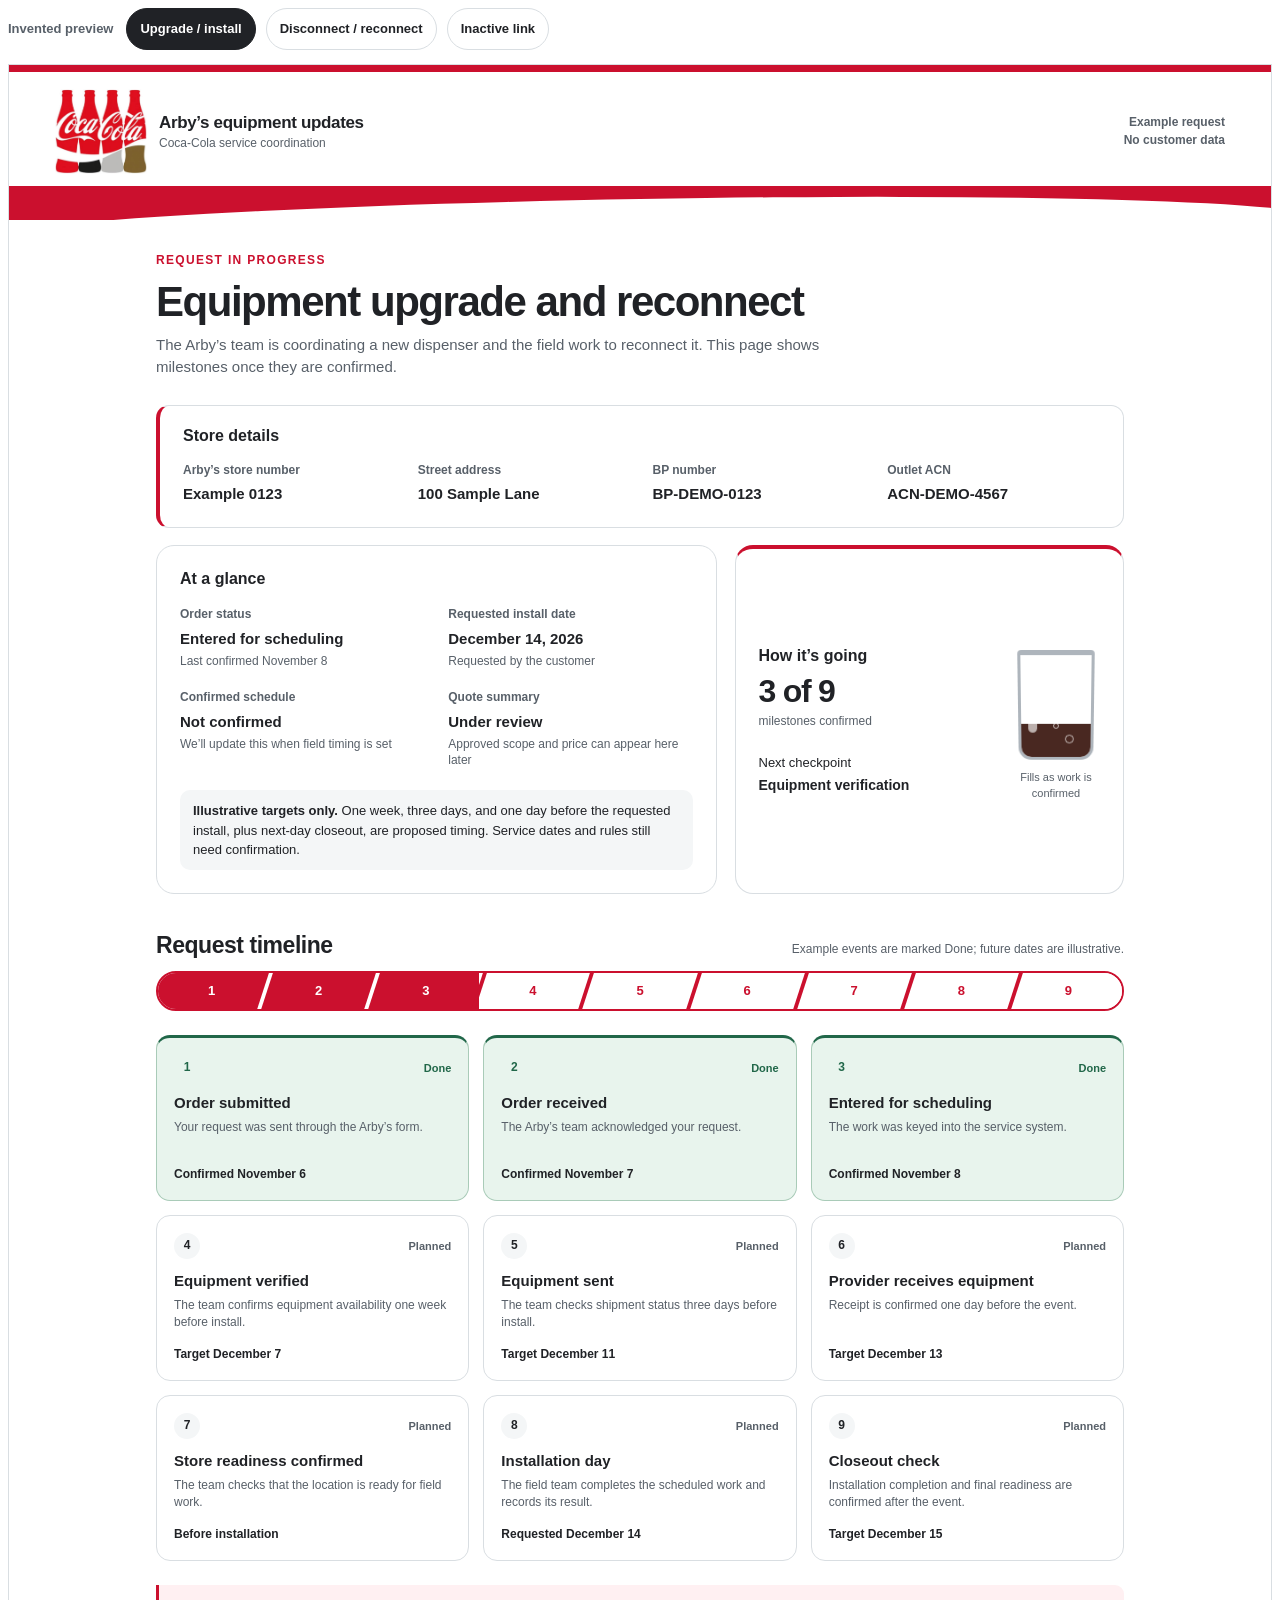
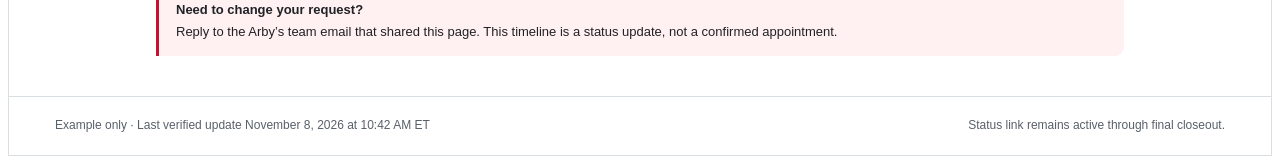
==== index.html @ b714a67e "Publish invented Arby's status design preview" ====
<!doctype html><html lang="en"><head><meta charset="utf-8"><meta name="viewport" content="width=device-width, initial-scale=1"><meta name="robots" content="noindex, nofollow"><meta name="referrer" content="no-referrer"><title>Arby's equipment updates — design preview</title></head><body>
<div id="arbys-customer-status-preview">
  <style>
    #arbys-customer-status-preview {
      color-scheme: light;
      --cs-bg: #ffffff;
      --cs-paper: #ffffff;
      --cs-ink: #202226;
      --cs-muted: #586069;
      --cs-line: #d9dee2;
      --cs-red: #cb102e;
      --cs-red-soft: #fff0f2;
      --cs-cola: #492821;
      --cs-cola-light: #aeb5bc;
      --cs-green: #216749;
      --cs-green-soft: #e8f4ed;
      --cs-green-line: #a9cbb8;
      --cs-sand: #f4f6f7;
      font-family: Arial, Helvetica, sans-serif;
      color: var(--cs-ink);
      line-height: 1.48;
      background: transparent;
      width: 100%;
    }
    #arbys-customer-status-preview * { box-sizing: border-box; }
    #arbys-customer-status-preview [hidden] { display: none !important; }
    #arbys-customer-status-preview .preview-controls {
      display: flex;
      flex-wrap: wrap;
      align-items: center;
      gap: 10px;
      padding: 0 0 14px;
    }
    #arbys-customer-status-preview .preview-controls-label {
      color: var(--cs-muted);
      font-size: 13px;
      font-weight: 700;
      margin-right: 3px;
    }
    #arbys-customer-status-preview .preview-controls button {
      appearance: none;
      background: var(--cs-paper);
      color: var(--cs-ink);
      border: 1px solid var(--cs-line);
      border-radius: 100px;
      padding: 9px 13px;
      font: inherit;
      font-size: 13px;
      font-weight: 700;
      min-height: 42px;
    }
    #arbys-customer-status-preview .preview-controls button[aria-pressed="true"] {
      background: var(--cs-ink);
      color: var(--cs-paper);
      border-color: var(--cs-ink);
    }
    #arbys-customer-status-preview .preview-controls button:focus-visible {
      outline: 3px solid var(--cs-red);
      outline-offset: 2px;
    }
    #arbys-customer-status-preview .sr-only {
      position: absolute;
      width: 1px;
      height: 1px;
      padding: 0;
      margin: -1px;
      overflow: hidden;
      clip: rect(0, 0, 0, 0);
      white-space: nowrap;
      border: 0;
    }
    #arbys-customer-status-preview .request-page,
    #arbys-customer-status-preview .closed-page {
      background: var(--cs-bg);
      border: 1px solid var(--cs-line);
      overflow: hidden;
    }
    #arbys-customer-status-preview .site-header {
      background: var(--cs-paper);
      border-top: 7px solid var(--cs-red);
      padding: 17px clamp(18px, 4vw, 46px) 12px;
      display: flex;
      justify-content: space-between;
      align-items: center;
      gap: 20px;
    }
    #arbys-customer-status-preview .brand {
      display: flex;
      align-items: center;
      gap: 12px;
    }
    #arbys-customer-status-preview .brand-mark-fourpack {
      width: 92px;
      height: 85px;
      object-fit: contain;
      display: block;
      flex: none;
    }
    #arbys-customer-status-preview .brand-name {
      font-size: 17px;
      font-weight: 700;
      letter-spacing: -.02em;
      line-height: 1.15;
    }
    #arbys-customer-status-preview .brand-descriptor {
      color: var(--cs-muted);
      font-size: 12px;
      line-height: 1.2;
      margin-top: 3px;
    }
    #arbys-customer-status-preview .demo-label {
      color: var(--cs-muted);
      font-size: 12px;
      font-weight: 700;
      text-align: right;
    }
    #arbys-customer-status-preview .brand-wave {
      position: relative;
      height: 34px;
      overflow: hidden;
      background: var(--cs-red);
    }
    #arbys-customer-status-preview .brand-wave::after {
      content: "";
      position: absolute;
      left: -4%;
      bottom: -43px;
      width: 108%;
      height: 64px;
      border-radius: 50% 50% 0 0;
      background: var(--cs-bg);
      transform: rotate(-1deg);
    }
    #arbys-customer-status-preview .page-main {
      max-width: 1060px;
      margin: 0 auto;
      padding: 32px clamp(18px, 4vw, 46px) 40px;
    }
    #arbys-customer-status-preview .eyebrow {
      color: var(--cs-red);
      font-size: 12px;
      font-weight: 800;
      letter-spacing: .11em;
      text-transform: uppercase;
    }
    #arbys-customer-status-preview h1,
    #arbys-customer-status-preview h2,
    #arbys-customer-status-preview h3,
    #arbys-customer-status-preview p { margin: 0; }
    #arbys-customer-status-preview h1 {
      font-size: clamp(28px, 4.2vw, 42px);
      line-height: 1.08;
      letter-spacing: -.035em;
      margin: 9px 0 10px;
      max-width: 700px;
    }
    #arbys-customer-status-preview .hero-copy {
      color: var(--cs-muted);
      font-size: 15px;
      max-width: 700px;
    }
    #arbys-customer-status-preview .store-card {
      margin-top: 27px;
      padding: 20px 23px 22px;
      background: var(--cs-paper);
      border: 1px solid var(--cs-line);
      border-left: 4px solid var(--cs-red);
      border-radius: 13px;
    }
    #arbys-customer-status-preview .store-card h2 {
      font-size: 16px;
      line-height: 1.2;
      margin-bottom: 16px;
    }
    #arbys-customer-status-preview .store-pairs {
      display: grid;
      grid-template-columns: repeat(4, minmax(0, 1fr));
      gap: 16px 22px;
      margin: 0;
    }
    #arbys-customer-status-preview .store-pairs dt {
      color: var(--cs-muted);
      font-size: 12px;
      font-weight: 700;
      margin-bottom: 5px;
    }
    #arbys-customer-status-preview .store-pairs dd {
      margin: 0;
      color: var(--cs-ink);
      font-size: 15px;
      font-weight: 700;
      line-height: 1.35;
      overflow-wrap: anywhere;
    }
    #arbys-customer-status-preview .summary-grid {
      margin-top: 17px;
      display: grid;
      grid-template-columns: minmax(0, 1.18fr) minmax(260px, .82fr);
      gap: 18px;
      align-items: stretch;
    }
    #arbys-customer-status-preview .summary-card,
    #arbys-customer-status-preview .progress-card {
      background: var(--cs-paper);
      border: 1px solid var(--cs-line);
      border-radius: 18px;
      padding: 23px;
    }
    #arbys-customer-status-preview .summary-card h2,
    #arbys-customer-status-preview .progress-card h2 {
      font-size: 16px;
      line-height: 1.2;
      margin-bottom: 18px;
    }
    #arbys-customer-status-preview .summary-pairs {
      display: grid;
      grid-template-columns: repeat(2, minmax(0, 1fr));
      gap: 20px 24px;
      margin: 0;
    }
    #arbys-customer-status-preview .summary-pairs dt {
      color: var(--cs-muted);
      font-size: 12px;
      font-weight: 700;
      margin-bottom: 5px;
    }
    #arbys-customer-status-preview .summary-pairs dd {
      margin: 0;
      font-size: 15px;
      font-weight: 700;
      line-height: 1.35;
    }
    #arbys-customer-status-preview .summary-pairs dd small {
      display: block;
      color: var(--cs-muted);
      font-size: 12px;
      font-weight: 400;
      margin-top: 4px;
    }
    #arbys-customer-status-preview .summary-note {
      background: var(--cs-sand);
      border-radius: 10px;
      color: var(--cs-ink);
      margin-top: 22px;
      padding: 11px 13px;
      font-size: 13px;
    }
    #arbys-customer-status-preview .progress-card {
      display: grid;
      grid-template-columns: minmax(0, 1fr) 88px;
      gap: 16px;
      align-items: center;
      border-top: 4px solid var(--cs-red);
    }
    #arbys-customer-status-preview .progress-card h2 { margin-bottom: 10px; }
    #arbys-customer-status-preview .progress-count {
      font-size: 32px;
      font-weight: 700;
      letter-spacing: -.04em;
      line-height: 1;
    }
    #arbys-customer-status-preview .progress-word {
      color: var(--cs-muted);
      font-size: 12px;
      margin-top: 6px;
    }
    #arbys-customer-status-preview .next-up {
      color: var(--cs-ink);
      font-size: 13px;
      margin-top: 22px;
    }
    #arbys-customer-status-preview .next-up strong {
      display: block;
      margin-top: 3px;
      font-size: 14px;
    }
    #arbys-customer-status-preview .glass {
      position: relative;
      width: 76px;
      height: 110px;
      margin: 10px auto 0;
      border: 3px solid var(--cs-cola-light);
      border-top: 5px solid var(--cs-cola-light);
      border-radius: 4px 4px 13px 13px;
      overflow: hidden;
      transform: perspective(140px) rotateX(-3deg);
    }
    #arbys-customer-status-preview .glass::after {
      content: "";
      position: absolute;
      top: 6px;
      left: 7px;
      width: 9px;
      height: 71px;
      border-radius: 100px;
      background: rgba(255,255,255,.63);
      z-index: 2;
    }
    #arbys-customer-status-preview .glass-fill {
      position: absolute;
      bottom: 0;
      left: 0;
      width: 100%;
      height: 33.333%;
      background: var(--cs-cola);
      transition: height .35s ease;
    }
    #arbys-customer-status-preview .glass-fill::before,
    #arbys-customer-status-preview .glass-fill::after {
      content: "";
      position: absolute;
      border: 1px solid rgba(255,255,255,.65);
      border-radius: 50%;
      width: 7px;
      height: 7px;
      left: 44px;
      bottom: 14px;
    }
    #arbys-customer-status-preview .glass-fill::after {
      width: 4px;
      height: 4px;
      left: 32px;
      bottom: 29px;
    }
    #arbys-customer-status-preview .glass-caption {
      text-align: center;
      color: var(--cs-muted);
      font-size: 11px;
      margin-top: 8px;
    }
    #arbys-customer-status-preview .section-title-row {
      display: flex;
      justify-content: space-between;
      align-items: baseline;
      gap: 12px;
      margin-top: 38px;
      margin-bottom: 11px;
    }
    #arbys-customer-status-preview .section-title-row h2 {
      font-size: 23px;
      line-height: 1.2;
      letter-spacing: -.02em;
    }
    #arbys-customer-status-preview .section-title-row p {
      color: var(--cs-muted);
      font-size: 12px;
      text-align: right;
    }
    #arbys-customer-status-preview .journey {
      display: flex;
      height: 40px;
      margin: 0 0 24px;
      overflow: hidden;
      border: 2px solid var(--cs-red);
      border-radius: 100px;
      background: var(--cs-paper);
    }
    #arbys-customer-status-preview .journey span {
      position: relative;
      display: grid;
      flex: 1 1 0;
      min-width: 0;
      place-items: center;
      background: var(--cs-paper);
      color: var(--cs-red);
      font-size: 13px;
      font-weight: 800;
      font-variant-numeric: tabular-nums;
      line-height: 1;
    }
    #arbys-customer-status-preview .journey span.is-done {
      background: var(--cs-red);
      color: var(--cs-paper);
    }
    #arbys-customer-status-preview .journey span.is-na {
      background: var(--cs-sand);
      color: var(--cs-muted);
    }
    #arbys-customer-status-preview .journey span + span::before {
      content: "";
      position: absolute;
      left: -2px;
      top: -20%;
      width: 4px;
      height: 140%;
      transform: skew(-18deg);
      background: var(--cs-red);
    }
    #arbys-customer-status-preview .journey span.is-done::before { background: var(--cs-paper); }
    #arbys-customer-status-preview .milestones {
      list-style: none;
      margin: 0;
      padding: 0;
      display: grid;
      grid-template-columns: repeat(3, minmax(0, 1fr));
      gap: 14px;
    }
    #arbys-customer-status-preview .milestone {
      background: var(--cs-paper);
      border: 1px solid var(--cs-line);
      border-radius: 14px;
      padding: 17px 17px 16px;
      min-height: 166px;
      display: flex;
      flex-direction: column;
    }
    #arbys-customer-status-preview .milestone.is-done {
      background: var(--cs-green-soft);
      border-color: var(--cs-green-line);
      border-top: 3px solid var(--cs-green);
    }
    #arbys-customer-status-preview .milestone.is-na { opacity: .72; }
    #arbys-customer-status-preview .milestone-header {
      display: flex;
      justify-content: space-between;
      align-items: center;
      gap: 8px;
      margin-bottom: 13px;
    }
    #arbys-customer-status-preview .step-number {
      display: inline-grid;
      place-items: center;
      width: 26px;
      height: 26px;
      flex: none;
      border-radius: 50%;
      background: var(--cs-sand);
      color: var(--cs-ink);
      font-size: 12px;
      font-weight: 700;
    }
    #arbys-customer-status-preview .is-done .step-number {
      background: var(--cs-green-soft);
      color: var(--cs-green);
    }
    #arbys-customer-status-preview .milestone-status {
      color: var(--cs-muted);
      font-size: 11px;
      font-weight: 700;
      text-align: right;
    }
    #arbys-customer-status-preview .is-done .milestone-status { color: var(--cs-green); }
    #arbys-customer-status-preview .milestone h3 {
      font-size: 15px;
      line-height: 1.25;
      margin-bottom: 7px;
    }
    #arbys-customer-status-preview .milestone p {
      color: var(--cs-muted);
      font-size: 12px;
      line-height: 1.38;
      margin-bottom: 15px;
    }
    #arbys-customer-status-preview .milestone-date {
      color: var(--cs-ink);
      font-size: 12px;
      font-weight: 700;
      margin-top: auto;
    }
    #arbys-customer-status-preview .notice {
      margin-top: 24px;
      background: var(--cs-red-soft);
      border-left: 3px solid var(--cs-red);
      border-radius: 0 9px 9px 0;
      padding: 15px 17px;
      color: var(--cs-ink);
      font-size: 13px;
    }
    #arbys-customer-status-preview .notice strong { display: block; margin-bottom: 3px; }
    #arbys-customer-status-preview .site-footer {
      border-top: 1px solid var(--cs-line);
      color: var(--cs-muted);
      padding: 20px clamp(18px, 4vw, 46px);
      font-size: 12px;
      display: flex;
      justify-content: space-between;
      gap: 14px;
      flex-wrap: wrap;
    }
    #arbys-customer-status-preview .closed-main {
      min-height: 480px;
      max-width: 750px;
      margin: auto;
      padding: 84px clamp(20px, 5vw, 58px) 110px;
    }
    #arbys-customer-status-preview .closed-icon {
      width: 58px;
      height: 58px;
      border-radius: 50%;
      display: grid;
      place-items: center;
      background: var(--cs-sand);
      border: 2px solid var(--cs-line);
      color: var(--cs-muted);
      font-size: 25px;
      font-weight: 400;
      margin-bottom: 22px;
    }
    #arbys-customer-status-preview .closed-main h1 { margin-top: 8px; }
    #arbys-customer-status-preview .closed-main p {
      color: var(--cs-muted);
      font-size: 16px;
      max-width: 550px;
      margin-top: 14px;
    }
    @media (max-width: 760px) {
      #arbys-customer-status-preview .store-pairs { grid-template-columns: repeat(2, minmax(0, 1fr)); }
      #arbys-customer-status-preview .summary-grid { grid-template-columns: 1fr; }
      #arbys-customer-status-preview .milestones { grid-template-columns: repeat(2, minmax(0, 1fr)); }
    }
    @media (max-width: 520px) {
      #arbys-customer-status-preview .site-header { flex-wrap: wrap; }
      #arbys-customer-status-preview .brand-mark-fourpack { width: 70px; height: 65px; }
      #arbys-customer-status-preview .site-header { align-items: flex-start; }
      #arbys-customer-status-preview .demo-label { display: none; }
      #arbys-customer-status-preview .page-main { padding-top: 25px; }
      #arbys-customer-status-preview .store-pairs { grid-template-columns: 1fr; gap: 13px; }
      #arbys-customer-status-preview .store-card { padding: 18px; }
      #arbys-customer-status-preview .summary-pairs { grid-template-columns: 1fr; gap: 16px; }
      #arbys-customer-status-preview .milestones { grid-template-columns: 1fr; gap: 10px; }
      #arbys-customer-status-preview .milestone { min-height: 0; }
      #arbys-customer-status-preview .section-title-row { display: block; }
      #arbys-customer-status-preview .section-title-row p { text-align: left; margin-top: 4px; }
      #arbys-customer-status-preview .progress-card { grid-template-columns: minmax(0, 1fr) 82px; }
    }
    @media (prefers-reduced-motion: reduce) {
      #arbys-customer-status-preview .glass-fill { transition: none; }
    }
  </style>

  <div class="preview-controls" role="group" aria-label="Invented preview states">
    <span class="preview-controls-label">Invented preview</span>
    <button type="button" data-view="install" aria-pressed="true">Upgrade / install</button>
    <button type="button" data-view="reconnect" aria-pressed="false">Disconnect / reconnect</button>
    <button type="button" data-view="closed" aria-pressed="false">Inactive link</button>
  </div>
  <p class="sr-only" id="cs-announcer" aria-live="polite"></p>

  <div class="request-page" id="cs-active-page">
    <header class="site-header">
      <div class="brand">
        <img class="brand-mark-fourpack" src="arbys-four-bottle-reference.png" alt="" aria-hidden="true">
        <div><div class="brand-name">Arby’s equipment updates</div><div class="brand-descriptor">Coca-Cola service coordination</div></div>
      </div>
      <div class="demo-label">Example request<br>No customer data</div>
    </header>
    <div class="brand-wave" aria-hidden="true"></div>
    <main class="page-main">
      <div class="eyebrow">Request in progress</div>
      <h1 id="cs-title">Equipment upgrade and reconnect</h1>
      <p class="hero-copy" id="cs-scope">The Arby’s team is coordinating a new dispenser and the field work to reconnect it. This page shows milestones once they are confirmed.</p>

      <section class="store-card" aria-labelledby="cs-store-title">
        <h2 id="cs-store-title">Store details</h2>
        <dl class="store-pairs">
          <div><dt>Arby’s store number</dt><dd>Example 0123</dd></div>
          <div><dt>Street address</dt><dd>100 Sample Lane</dd></div>
          <div><dt>BP number</dt><dd>BP-DEMO-0123</dd></div>
          <div><dt>Outlet ACN</dt><dd>ACN-DEMO-4567</dd></div>
        </dl>
      </section>

      <div class="summary-grid">
        <section class="summary-card" aria-labelledby="cs-summary-title">
          <h2 id="cs-summary-title">At a glance</h2>
          <dl class="summary-pairs">
            <div><dt>Order status</dt><dd>Entered for scheduling<small>Last confirmed November 8</small></dd></div>
            <div><dt id="cs-requested-date-label">Requested install date</dt><dd>December 14, 2026<small>Requested by the customer</small></dd></div>
            <div><dt>Confirmed schedule</dt><dd>Not confirmed<small>We’ll update this when field timing is set</small></dd></div>
            <div><dt>Quote summary</dt><dd id="cs-quote">Under review<small id="cs-quote-detail">Approved scope and price can appear here later</small></dd></div>
          </dl>
          <div class="summary-note"><strong>Illustrative targets only.</strong> <span id="cs-timing-detail">One week, three days, and one day before the requested install, plus next-day closeout, are proposed timing. Service dates and rules still need confirmation.</span></div>
        </section>

        <section class="progress-card" aria-labelledby="cs-progress-title">
          <div>
            <h2 id="cs-progress-title">How it’s going</h2>
            <div class="progress-count" id="cs-progress-count">3 of 9</div>
            <div class="progress-word">milestones confirmed</div>
            <div class="next-up">Next checkpoint<strong id="cs-next">Equipment verification</strong></div>
          </div>
          <div>
            <div class="glass" role="img" aria-label="Three of nine applicable milestones confirmed" id="cs-glass"><div class="glass-fill" id="cs-glass-fill"></div></div>
            <div class="glass-caption">Fills as work is confirmed</div>
          </div>
        </section>
      </div>

      <div class="section-title-row"><h2>Request timeline</h2><p>Example events are marked Done; future dates are illustrative.</p></div>
      <div class="journey" role="img" aria-label="Nine milestones: three done and six planned" id="cs-journey"><span class="is-done">1</span><span class="is-done">2</span><span class="is-done">3</span><span>4</span><span>5</span><span>6</span><span>7</span><span>8</span><span>9</span></div>

      <ol class="milestones">
        <li class="milestone is-done"><div class="milestone-header"><span class="step-number">1</span><span class="milestone-status">Done</span></div><h3>Order submitted</h3><p>Your request was sent through the Arby’s form.</p><div class="milestone-date">Confirmed November 6</div></li>
        <li class="milestone is-done"><div class="milestone-header"><span class="step-number">2</span><span class="milestone-status">Done</span></div><h3>Order received</h3><p>The Arby’s team acknowledged your request.</p><div class="milestone-date">Confirmed November 7</div></li>
        <li class="milestone is-done"><div class="milestone-header"><span class="step-number">3</span><span class="milestone-status">Done</span></div><h3>Entered for scheduling</h3><p>The work was keyed into the service system.</p><div class="milestone-date">Confirmed November 8</div></li>
        <li class="milestone" data-shipping-step="4"><div class="milestone-header"><span class="step-number">4</span><span class="milestone-status">Planned</span></div><h3>Equipment verified</h3><p class="milestone-description">The team confirms equipment availability one week before install.</p><div class="milestone-date">Target December 7</div></li>
        <li class="milestone" data-shipping-step="5"><div class="milestone-header"><span class="step-number">5</span><span class="milestone-status">Planned</span></div><h3>Equipment sent</h3><p class="milestone-description">The team checks shipment status three days before install.</p><div class="milestone-date">Target December 11</div></li>
        <li class="milestone" data-shipping-step="6"><div class="milestone-header"><span class="step-number">6</span><span class="milestone-status">Planned</span></div><h3>Provider receives equipment</h3><p class="milestone-description">Receipt is confirmed one day before the event.</p><div class="milestone-date">Target December 13</div></li>
        <li class="milestone"><div class="milestone-header"><span class="step-number">7</span><span class="milestone-status">Planned</span></div><h3>Store readiness confirmed</h3><p>The team checks that the location is ready for field work.</p><div class="milestone-date" id="cs-readiness-date">Before installation</div></li>
        <li class="milestone"><div class="milestone-header"><span class="step-number">8</span><span class="milestone-status">Planned</span></div><h3 id="cs-service-day-title">Installation day</h3><p>The field team completes the scheduled work and records its result.</p><div class="milestone-date">Requested December 14</div></li>
        <li class="milestone"><div class="milestone-header"><span class="step-number">9</span><span class="milestone-status">Planned</span></div><h3>Closeout check</h3><p id="cs-closeout-description">Installation completion and final readiness are confirmed after the event.</p><div class="milestone-date">Target December 15</div></li>
      </ol>

      <div class="notice"><strong>Need to change your request?</strong>Reply to the Arby’s team email that shared this page. This timeline is a status update, not a confirmed appointment.</div>
    </main>
    <footer class="site-footer"><span>Example only · Last verified update November 8, 2026 at 10:42 AM ET</span><span>Status link remains active through final closeout.</span></footer>
  </div>

  <div class="closed-page" id="cs-closed-page" hidden>
    <header class="site-header"><div class="brand"><img class="brand-mark-fourpack" src="arbys-four-bottle-reference.png" alt="" aria-hidden="true"><div><div class="brand-name">Arby’s equipment updates</div><div class="brand-descriptor">Coca-Cola service coordination</div></div></div><div class="demo-label">Example inactive state</div></header>
    <div class="brand-wave" aria-hidden="true"></div>
    <main class="closed-main">
      <div class="closed-icon" aria-hidden="true">—</div>
      <div class="eyebrow">Link inactive</div>
      <h1>This status link is no longer active.</h1>
      <p>For an update, reply to the team email that shared it.</p>
    </main>
    <footer class="site-footer"><span>Example only · No request details shown when this link is inactive.</span></footer>
  </div>

  <script>
    (() => {
      const root = document.getElementById('arbys-customer-status-preview');
      const openPage = root.querySelector('#cs-active-page');
      const closedPage = root.querySelector('#cs-closed-page');
      const buttons = [...root.querySelectorAll('[data-view]')];
      const shippingRows = [...root.querySelectorAll('[data-shipping-step]')];
      const shippingDescriptions = [
        'The team confirms equipment availability one week before install.',
        'The team checks shipment status three days before install.',
        'Receipt is confirmed one day before the event.'
      ];
      const shippingDates = ['Target December 7', 'Target December 11', 'Target December 13'];
      const valid = new Set(['install', 'reconnect', 'closed']);

      function show(view, announce = false) {
        if (!valid.has(view)) view = 'install';
        const closed = view === 'closed';
        const reconnect = view === 'reconnect';
        openPage.hidden = closed;
        closedPage.hidden = !closed;
        buttons.forEach(button => button.setAttribute('aria-pressed', String(button.dataset.view === view)));
        if (!closed) {
          root.querySelector('#cs-title').textContent = reconnect ? 'Disconnect and reconnect' : 'Equipment upgrade and reconnect';
          root.querySelector('#cs-scope').textContent = reconnect
            ? 'The Arby’s team is coordinating a scheduled disconnect and reconnect of existing equipment. No equipment shipment is planned for this example.'
            : 'The Arby’s team is coordinating a new dispenser and the field work to reconnect it. This page shows milestones once they are confirmed.';
          root.querySelector('#cs-quote').firstChild.textContent = reconnect ? 'Not needed' : 'Under review';
          root.querySelector('#cs-quote-detail').textContent = reconnect ? 'No new equipment quote for this example' : 'Approved scope and price can appear here later';
          root.querySelector('#cs-requested-date-label').textContent = reconnect ? 'Requested service date' : 'Requested install date';
          root.querySelector('#cs-readiness-date').textContent = reconnect ? 'Before service' : 'Before installation';
          root.querySelector('#cs-service-day-title').textContent = reconnect ? 'Service day' : 'Installation day';
          root.querySelector('#cs-closeout-description').textContent = reconnect
            ? 'Service completion and final readiness are confirmed after the event.'
            : 'Installation completion and final readiness are confirmed after the event.';
          root.querySelector('#cs-progress-count').textContent = reconnect ? '3 of 6' : '3 of 9';
          root.querySelector('#cs-next').textContent = reconnect ? 'Store readiness confirmation' : 'Equipment verification';
          root.querySelector('#cs-timing-detail').textContent = reconnect
            ? 'Store readiness before the requested service date and next-day closeout are proposed timing. Service dates and rules still need confirmation.'
            : 'One week, three days, and one day before the requested install, plus next-day closeout, are proposed timing. Service dates and rules still need confirmation.';
          root.querySelector('#cs-glass').setAttribute('aria-label', reconnect ? 'Three of six applicable milestones confirmed' : 'Three of nine applicable milestones confirmed');
          root.querySelector('#cs-glass-fill').style.height = reconnect ? '50%' : '33.333%';
          root.querySelector('#cs-journey').setAttribute('aria-label', reconnect ? 'Nine listed milestones: three done, three not needed, three planned' : 'Nine milestones: three done and six planned');
          [...root.querySelectorAll('#cs-journey span')].slice(3, 6).forEach(segment => segment.classList.toggle('is-na', reconnect));
          shippingRows.forEach((row, index) => {
            row.classList.toggle('is-na', reconnect);
            row.querySelector('.milestone-status').textContent = reconnect ? 'Not needed' : 'Planned';
            row.querySelector('.milestone-description').textContent = reconnect ? 'Existing equipment remains at this location; no shipment is planned.' : shippingDescriptions[index];
            row.querySelector('.milestone-date').textContent = reconnect ? 'Not applicable to this request' : shippingDates[index];
          });
        }
        if (announce) root.querySelector('#cs-announcer').textContent = closed ? 'Previewing an inactive link.' : reconnect ? 'Previewing a disconnect and reconnect request.' : 'Previewing an equipment upgrade and install request.';
      }
      buttons.forEach(button => button.addEventListener('click', () => {
        const view = button.dataset.view;
        show(view, true);
        if (window.openai && typeof window.openai.setWidgetState === 'function') {
          window.openai.setWidgetState({ modelContent: { previewView: view }, privateContent: { view } }).catch(() => {});
        }
      }));
      const saved = window.openai && window.openai.widgetState && window.openai.widgetState.privateContent;
      show(saved && saved.view ? saved.view : 'install');
      window.addEventListener('openai:set_globals', event => {
        const state = event.detail && event.detail.globals && event.detail.globals.widgetState;
        if (state && state.privateContent && state.privateContent.view) show(state.privateContent.view);
      });
    })();
  </script>
</div>

</body></html>
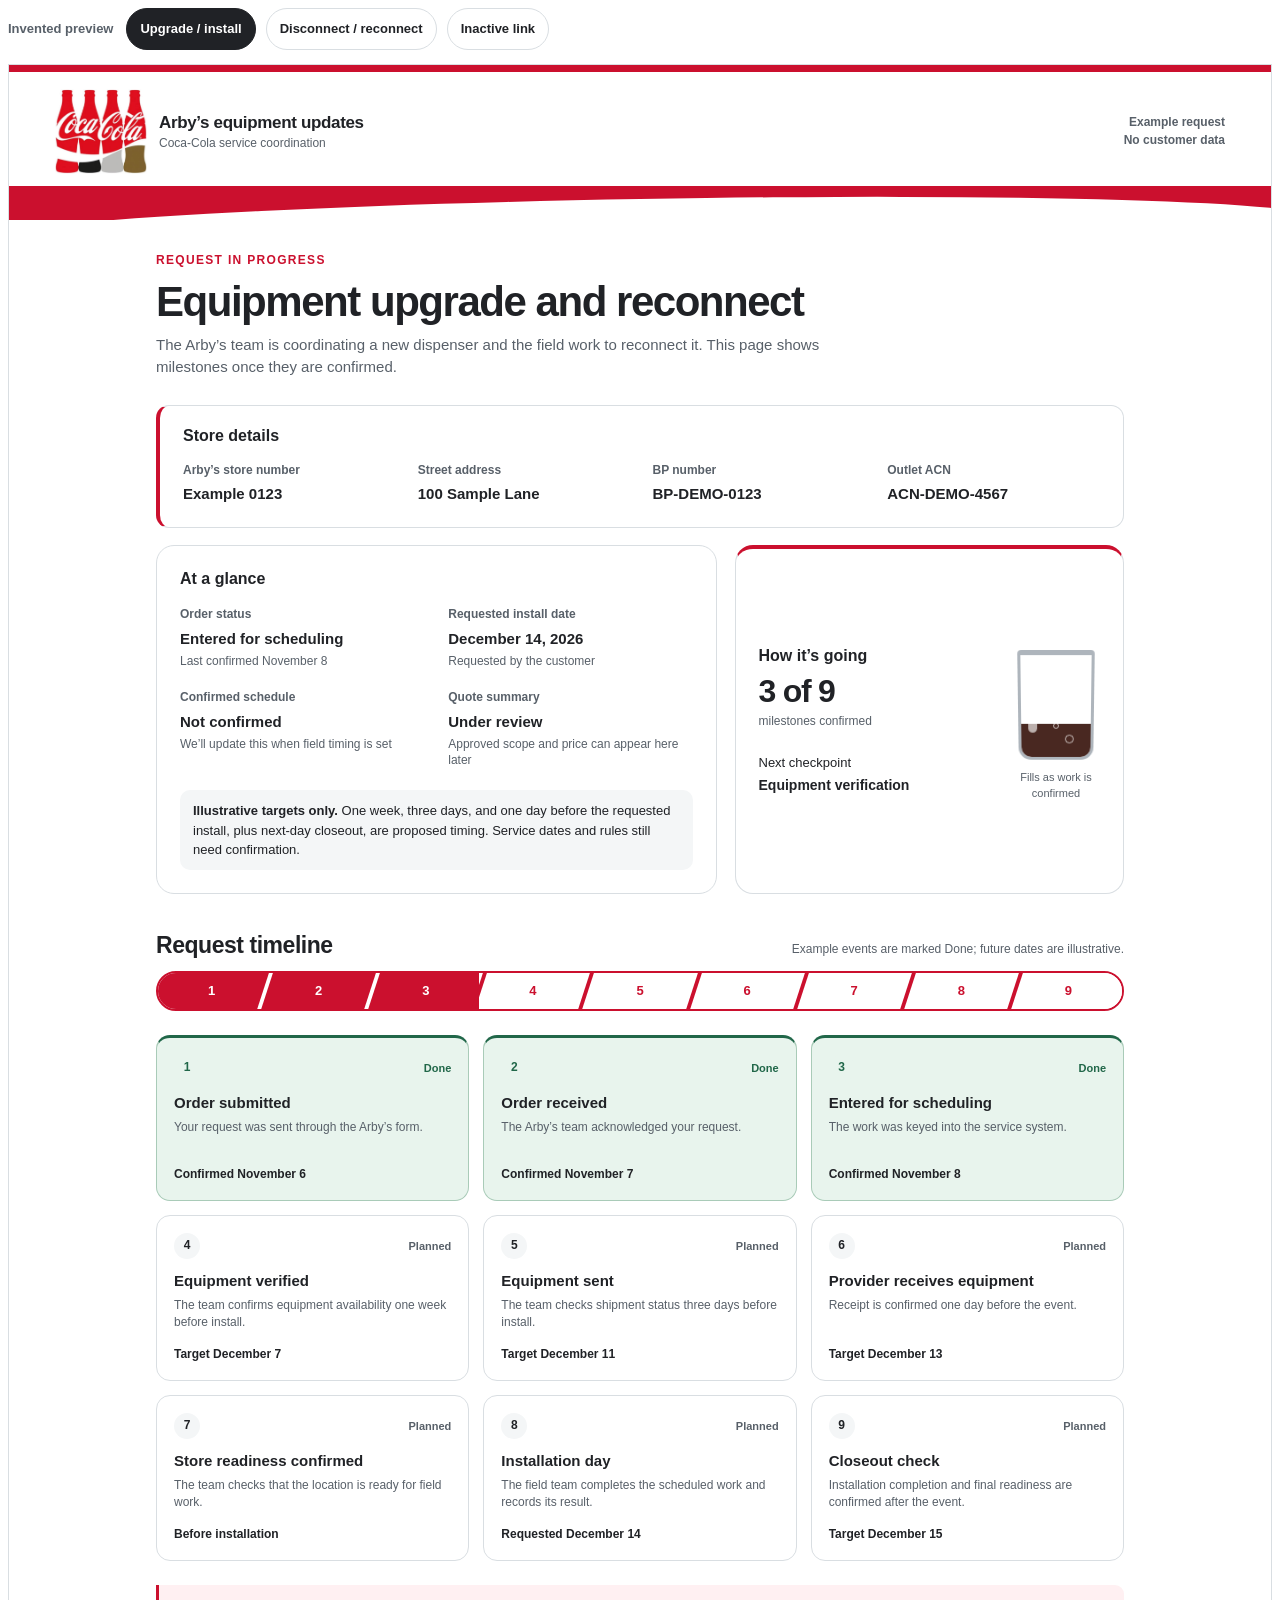
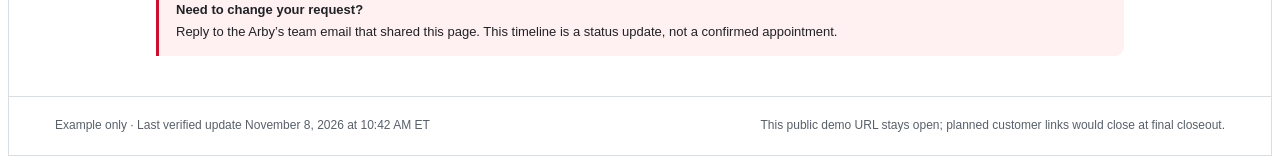
==== commit c2e1c279: "Clarify public preview link lifecycle copy" ====
--- a/index.html
+++ b/index.html
@@ -603,7 +603,7 @@
 
       <div class="notice"><strong>Need to change your request?</strong>Reply to the Arby’s team email that shared this page. This timeline is a status update, not a confirmed appointment.</div>
     </main>
-    <footer class="site-footer"><span>Example only · Last verified update November 8, 2026 at 10:42 AM ET</span><span>Status link remains active through final closeout.</span></footer>
+    <footer class="site-footer"><span>Example only · Last verified update November 8, 2026 at 10:42 AM ET</span><span>This public demo URL stays open; planned customer links would close at final closeout.</span></footer>
   </div>
 
   <div class="closed-page" id="cs-closed-page" hidden>
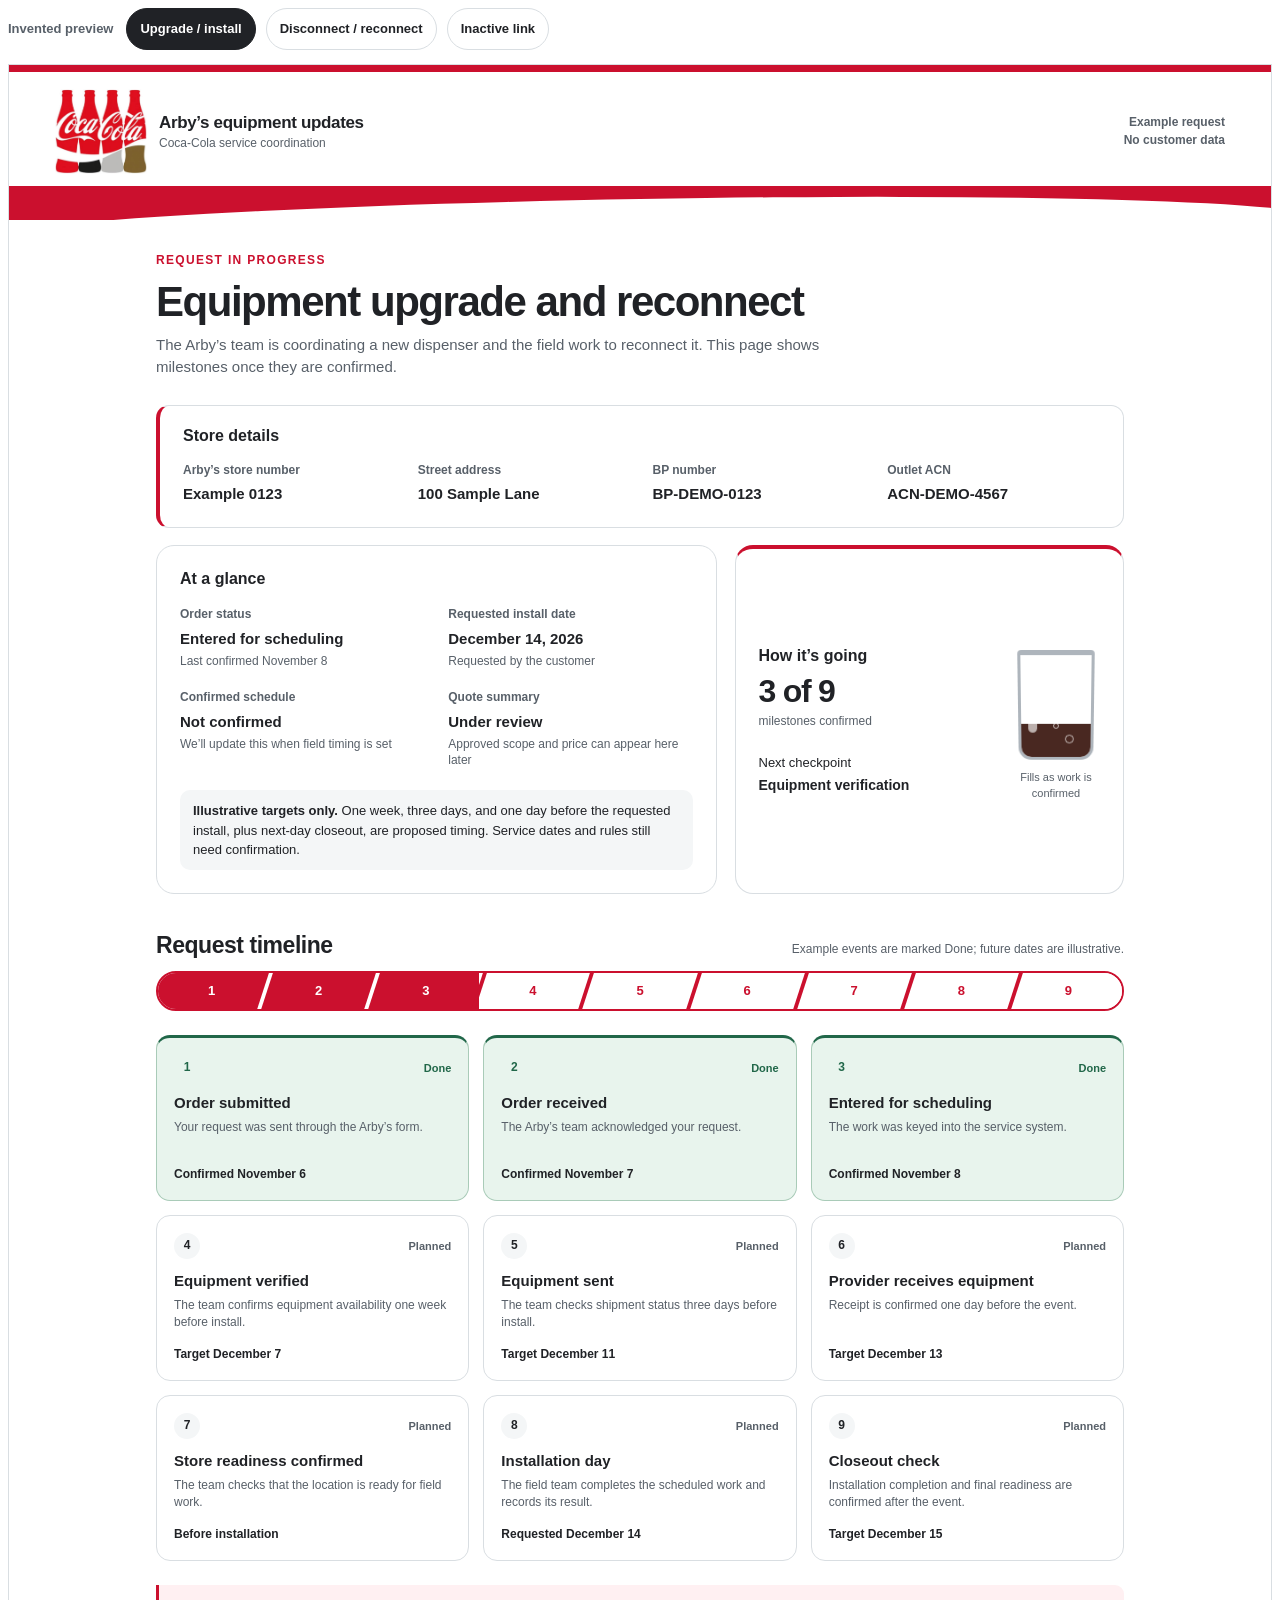
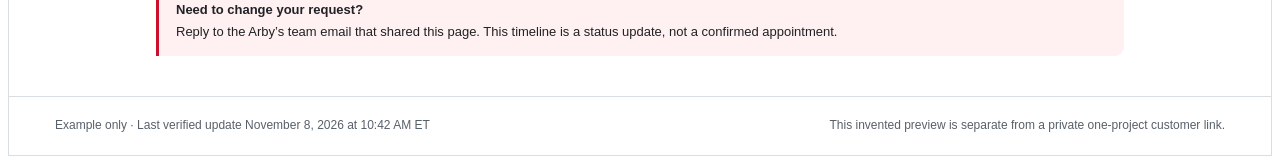
==== commit 3b3248b6: "Add limited observed work-order customer viewer" ====
--- a/index.html
+++ b/index.html
@@ -1,4 +1,4 @@
-<!doctype html><html lang="en"><head><meta charset="utf-8"><meta name="viewport" content="width=device-width, initial-scale=1"><meta name="robots" content="noindex, nofollow"><meta name="referrer" content="no-referrer"><title>Arby's equipment updates — design preview</title></head><body>
+<!doctype html><html lang="en"><head><meta charset="utf-8"><meta name="viewport" content="width=device-width, initial-scale=1"><meta name="robots" content="noindex, nofollow"><meta name="referrer" content="no-referrer"><title>Arby's equipment updates — design preview</title><script src="router.js"></script></head><body>
 <div id="arbys-customer-status-preview">
   <style>
     #arbys-customer-status-preview {
@@ -603,7 +603,7 @@
 
       <div class="notice"><strong>Need to change your request?</strong>Reply to the Arby’s team email that shared this page. This timeline is a status update, not a confirmed appointment.</div>
     </main>
-    <footer class="site-footer"><span>Example only · Last verified update November 8, 2026 at 10:42 AM ET</span><span>This public demo URL stays open; planned customer links would close at final closeout.</span></footer>
+    <footer class="site-footer"><span>Example only · Last verified update November 8, 2026 at 10:42 AM ET</span><span>This invented preview is separate from a private one-project customer link.</span></footer>
   </div>
 
   <div class="closed-page" id="cs-closed-page" hidden>
@@ -688,4 +688,4 @@
   </script>
 </div>
 
-</body></html>+</body></html>
